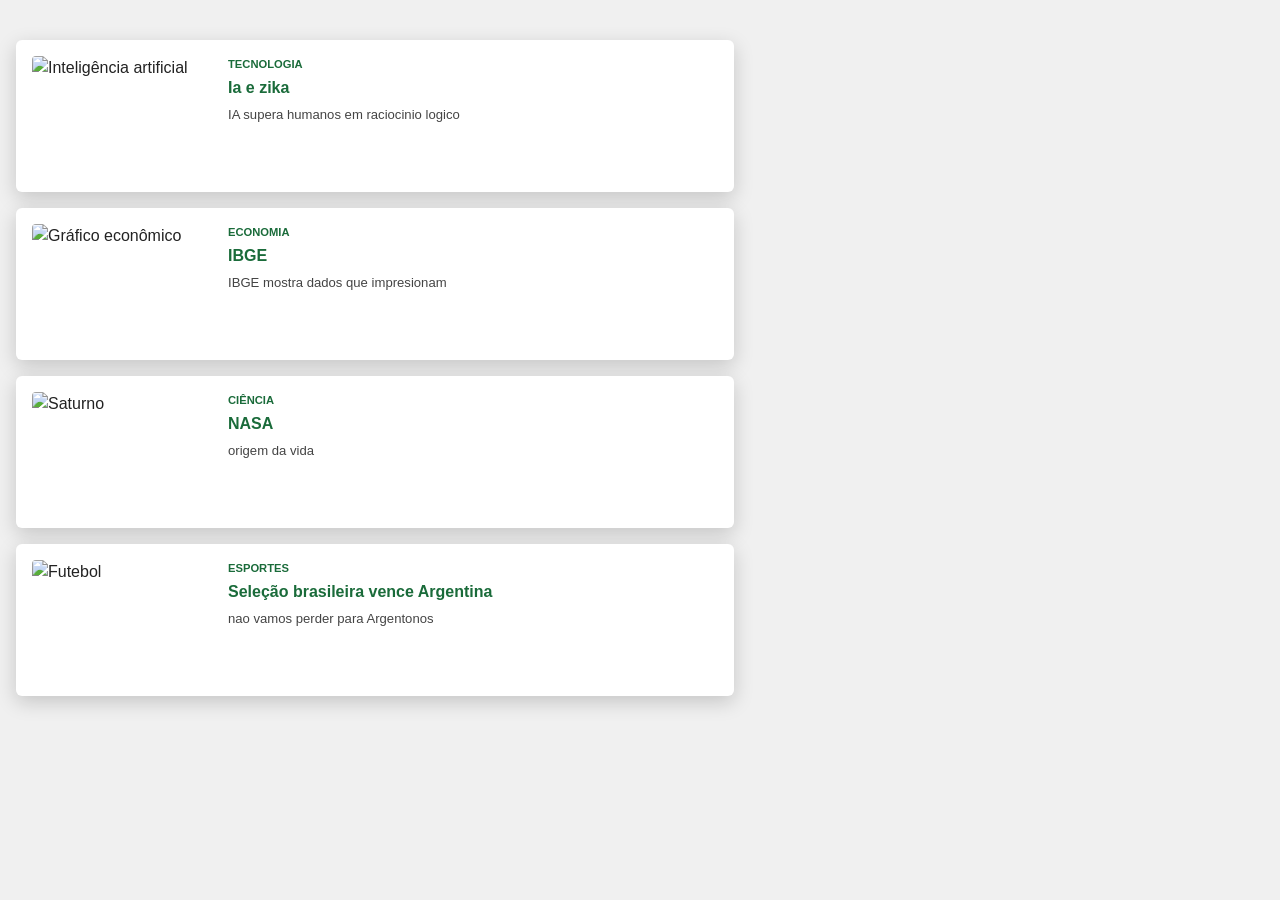
==== css/noticias.html/not.html @ e86c03db "primeiro commit" ====
<!DOCTYPE html>
<html lang="pt-BR">
<head>
  <!-- Codificação de caracteres da página -->
  <meta charset="UTF-8" />

  <!-- Faz a página se adaptar ao tamanho da tela do dispositivo -->
  <meta name="viewport" content="width=device-width, initial-scale=1.0" />

  <!-- Título que aparece na aba do navegador -->
  <title>Portal de Notícias</title>

  <!-- Importa o arquivo de estilos CSS -->
  <link rel="stylesheet" href="estilo.css" />
</head>
<body>

  <!-- ═══════════════════════════
       CABEÇALHO DA PÁGINA
       Barra vermelha com o nome do portal
  ═══════════════════════════ -->
  <header>
    <h1 style="display: none;">Portal de Notícias do antonio valadares</h1>
  </header>

  <!-- ═══════════════════════════
       CONTEÚDO PRINCIPAL
       Onde ficam todas as notícias
  ═══════════════════════════ -->
  <main>

    <!-- Lista de notícias -->
    <ul class="noticias" aria-label="Lista de notícias">

      <!-- ── NOTÍCIA 1 ── -->
      <li>
        <!-- O <a> envolve tudo para que o card inteiro seja clicável -->
        <a class="noticia" href="https://www.technologyreview.com" target="_blank" rel="noopener noreferrer">

          <!-- Imagem em miniatura à esquerda -->
          <img class="noticia__img" src="https://images.unsplash.com/photo-1677442135703-1787eea5ce01?w=400&q=80" alt="Inteligência artificial" />

          <!-- Texto da notícia à direita da imagem -->
          <div class="noticia__corpo">

            <!-- Categoria (ex: Tecnologia, Esportes...) -->
            <p class="noticia__categoria">tecnologia</p>

            <!-- Título principal da notícia -->
            <h2 class="noticia__titulo">Ia e zika</h2>

            <!-- Breve resumo da notícia -->
            <p class="noticia__resumo">IA supera humanos em raciocinio logico</p>

            <!-- Tempo e fonte da notícia -->
            

          </div>
        </a>
      </li>

      <!-- ── NOTÍCIA 2 ── -->
      <li>
        <a class="noticia" href="https://valoreconomico.globo.com" target="_blank" rel="noopener noreferrer">
          <img class="noticia__img" src="https://images.unsplash.com/photo-1611974789855-9c2a0a7236a3?w=400&q=80" alt="Gráfico econômico" />
          <div class="noticia__corpo">
            <p class="noticia__categoria">economia</p>
            <h2 class="noticia__titulo">IBGE</h2>
            <p class="noticia__resumo">IBGE mostra dados que impresionam</p>
            
          </div>
        </a>
      </li>

      <!-- ── NOTÍCIA 3 ── -->
      <li>
        <a class="noticia" href="https://science.nasa.gov" target="_blank" rel="noopener noreferrer">
          <img class="noticia__img" src="https://images.unsplash.com/photo-1614730321146-b6fa6a46bcb4?w=400&q=80" alt="Saturno" />
          <div class="noticia__corpo">
            <p class="noticia__categoria">Ciência</p>
            <h2 class="noticia__titulo">NASA </h2>
            <p class="noticia__resumo">origem da vida</p>
            
          </div>
        </a>
      </li>

      <!-- ── NOTÍCIA 4 ── -->
      <li>
        <a class="noticia" href="https://espn.com.br" target="_blank" rel="noopener noreferrer">
          <img class="noticia__img" src="https://images.unsplash.com/photo-1574629810360-7efbbe195018?w=400&q=80" alt="Futebol" />
          <div class="noticia__corpo">
            <p class="noticia__categoria">Esportes</p>
            <h2 class="noticia__titulo">Seleção brasileira vence Argentina </h2>
            <p class="noticia__resumo">nao vamos perder para Argentonos</p>
            
          </div>
        </a>
      </li>

    </ul>
  </main>

 
</body>
</html>
---- css/noticias.html/estilo.css ----
:root {
  --verde:       #1a6b3a;
  --verde-claro: #e8f5ee;
  --branco:      #ffffff;
  --cinza:       #f0f0f0;
  --texto:       #222222;
  --fonte: Arial, sans-serif;
}
/*  para celular*/

@media (max-width: 600px) {

  .noticia__img {
    width: 110px;
    height: 80px;
  }

  .noticia__resumo {
    display: none;
  }
}                      


/* ══════════════════════════════════════
   pra deixar em reset
══════════════════════════════════════ */
* {
  margin: 0;
  padding: 0;
  box-sizing: border-box;
}


/* ══════════════════════════════════════
   body
══════════════════════════════════════ */
body {
  background-color: var(--cinza);
  color: var(--texto);
  font-family: var(--fonte);
  line-height: 1.5;
}

a {
  text-decoration: none;
  color: inherit;
}

ul {
  list-style: none;
}

img {
  display: block;
  max-width: 100%;
}
/* ══════════════════════════════════════
  conteudo principal
══════════════════════════════════════ */
main {
  max-width: 750px;
  margin: 1.5rem 0;
  padding: 1rem;
}


/* ══════════════════════════════════════
   a posisao dos cards
══════════════════════════════════════ */
.noticias {
  display: flex;
  flex-direction: column;
  gap: 1rem; 
}


/* ══════════════════════════════════════
  
   Caixa branca com sombra bem marcada
══════════════════════════════════════ */
.noticia {
  display: flex;
  gap: 1rem;
  padding: 1rem;
  align-items: flex-start;
  background: var(--branco);
  border-radius: 6px;

  /* sombra do card*/
  box-shadow: 0 6px 20px rgba(0, 0, 0, 0.18);

  /* transição dos cards */
  transition: transform 0.2s ease, box-shadow 0.2s ease;
}

/* pra pc — o salto que eles dao */
.noticia:hover,
.noticia:active {
  transform: translateY(-4px);
  box-shadow: 0 10px 28px rgba(0, 0, 0, 0.25);
}

/* ══════════════════════════════════════
   imagem das noticias
══════════════════════════════════════ */
.noticia__img {
  width: 180px;      
  height: 120px;
  object-fit: cover;
  flex-shrink: 0;
  border-radius: 4px;
}


/* ══════════════════════════════════════
   texto das noticias (lado direito)
══════════════════════════════════════ */
.noticia__corpo {
  flex: 1;
}


/* ══════════════════════════════════════
  categoria oq fica do lado em verde
══════════════════════════════════════ */
.noticia__categoria {
  font-size: .7rem;
  font-weight: bold;
  color: var(--verde);
  text-transform: uppercase;
  margin-bottom: .25rem;
}


/* ══════════════════════════════════════
   titulo-da-noticia
══════════════════════════════════════ */
.noticia__titulo {
  font-size: 1rem;
  font-weight: bold;
  color: var(--verde);
  line-height: 1.35;
  margin-bottom: .4rem;
}

.noticia:hover .noticia__titulo {
  text-decoration: underline;
}


/* ══════════════════════════════════════
   resumo-os-textinho-em-baixo
══════════════════════════════════════ */
.noticia__resumo {
  font-size: .82rem;
  color: #444;
  line-height: 1.5;
  margin-bottom: .4rem;
}
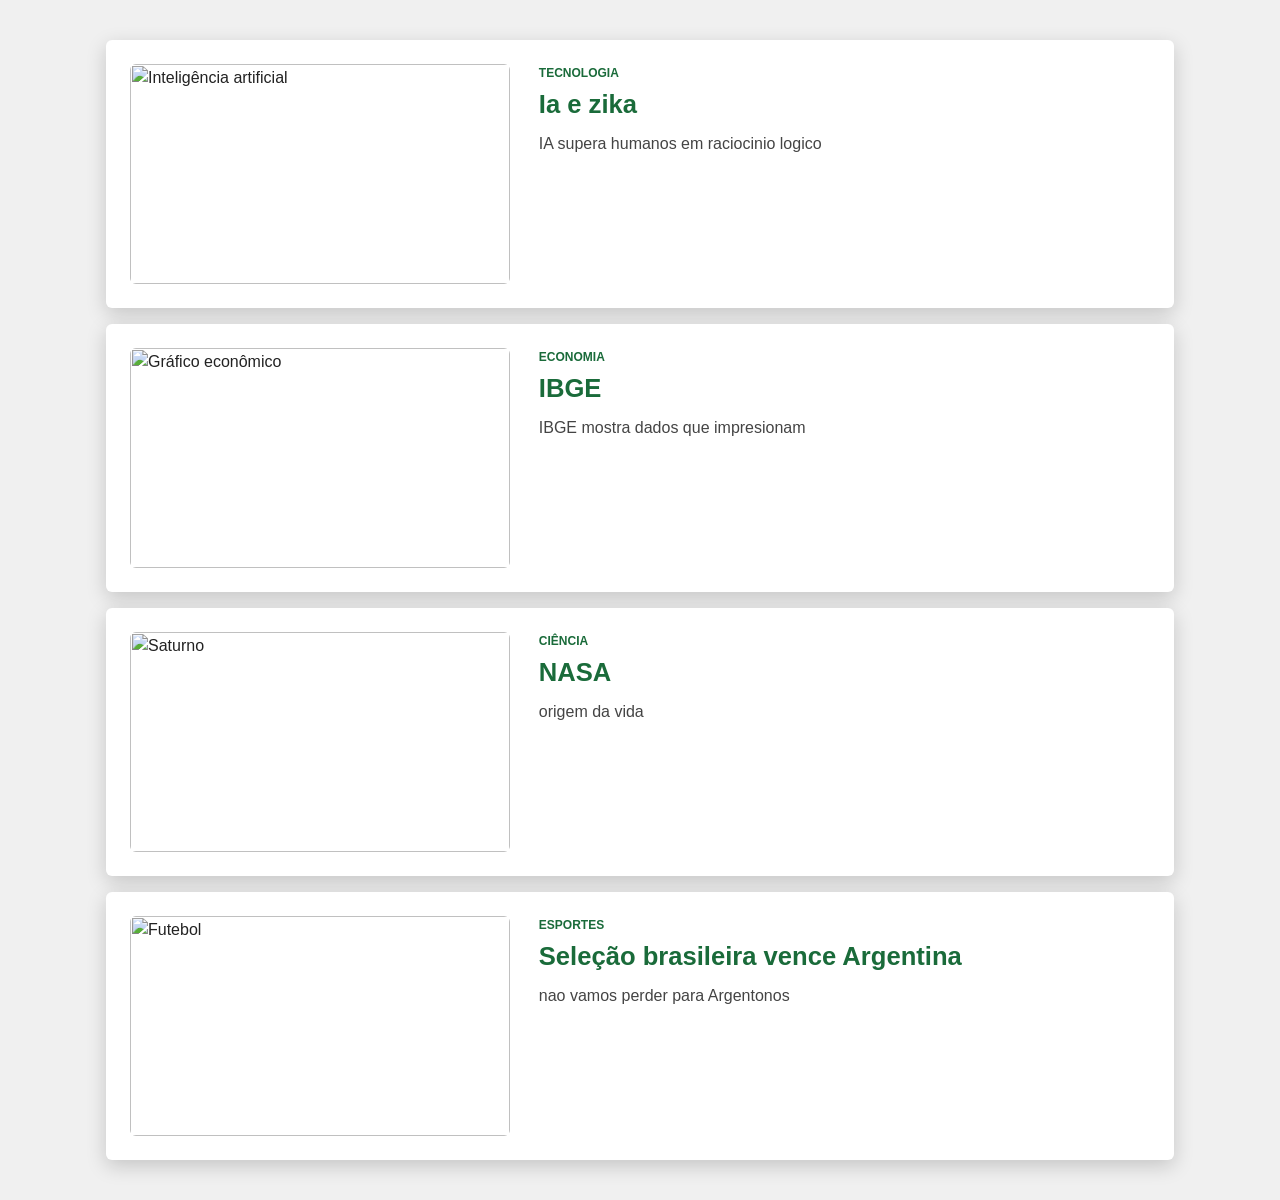
==== commit 17b9adfb: "Atualizar o not.html coloquei o style junto" ====
--- a/css/noticias.html/not.html
+++ b/css/noticias.html/not.html
@@ -1,3 +1,174 @@
+
+
+
+
+
+<style>
+:root {
+  --verde: #1a6b3a;
+  --verde-claro: #e8f5ee;
+  --branco: #ffffff;
+  --cinza: #f0f0f0;
+  --texto: #222222;
+  --fonte: Arial, sans-serif;
+}
+
+/*  para celular*/
+@media (max-width: 600px) {
+
+  .noticia__img {
+    width: 140px;
+    height: 95px;
+  }
+
+  .noticia__titulo {
+    font-size: 1rem;
+  }
+
+  .noticia__resumo {
+    display: none;
+  }
+}
+
+/* ══════════════════════════════════════
+   pra deixar em reset
+══════════════════════════════════════ */
+* {
+  margin: 0;
+  padding: 0;
+  box-sizing: border-box;
+}
+
+
+/* ══════════════════════════════════════
+   body
+══════════════════════════════════════ */
+body {
+  background-color: var(--cinza);
+  color: var(--texto);
+  font-family: var(--fonte);
+  line-height: 1.5;
+}
+
+a {
+  text-decoration: none;
+  color: inherit;
+}
+
+ul {
+  list-style: none;
+}
+
+img {
+  display: block;
+  max-width: 100%;
+}
+
+/* ══════════════════════════════════════
+  conteudo principal
+══════════════════════════════════════ */
+main {
+  max-width: 1100px;
+  margin: 1.5rem auto;
+  padding: 1rem;
+}
+
+
+/* ══════════════════════════════════════
+   a posisao dos cards
+══════════════════════════════════════ */
+.noticias {
+  display: flex;
+  flex-direction: column;
+  gap: 1rem;
+}
+
+
+/* ══════════════════════════════════════
+
+   Caixa branca com sombra bem marcada
+══════════════════════════════════════ */
+.noticia {
+  display: flex;
+  gap: 1.8rem;
+  padding: 1.5rem;
+  align-items: flex-start;
+  background: var(--branco);
+  border-radius: 6px;
+
+  /* sombra do card*/
+  box-shadow: 0 6px 20px rgba(0, 0, 0, 0.18);
+
+  /* transição dos cards */
+  transition: transform 0.2s ease, box-shadow 0.2s ease;
+}
+
+/* pra pc — o salto que eles dao */
+.noticia:hover,
+.noticia:active {
+  transform: translateY(-4px);
+  box-shadow: 0 10px 28px rgba(0, 0, 0, 0.25);
+}
+
+/* ══════════════════════════════════════
+   imagem das noticias
+══════════════════════════════════════ */
+.noticia__img {
+  width: 380px;
+  height: 220px;
+  object-fit: cover;
+  flex-shrink: 0;
+  border-radius: 6px;
+}
+
+
+/* ══════════════════════════════════════
+   texto das noticias (lado direito)
+══════════════════════════════════════ */
+.noticia__corpo {
+  flex: 1;
+}
+
+
+/* ══════════════════════════════════════
+  categoria oq fica do lado em verde
+══════════════════════════════════════ */
+.noticia__categoria {
+  font-size: .75rem;
+  font-weight: bold;
+  color: var(--verde);
+  text-transform: uppercase;
+  margin-bottom: .4rem;
+}
+
+
+/* ══════════════════════════════════════
+   titulo-da-noticia
+══════════════════════════════════════ */
+.noticia__titulo {
+  font-size: 1.6rem;
+  font-weight: bold;
+  color: var(--verde);
+  line-height: 1.3;
+  margin-bottom: .6rem;
+}
+
+.noticia:hover .noticia__titulo {
+  text-decoration: underline;
+}
+
+
+/* ══════════════════════════════════════
+   resumo-os-textinho-em-baixo
+══════════════════════════════════════ */
+.noticia__resumo {
+  font-size: 1rem;
+  color: #444;
+  line-height: 1.6;
+}
+</style>
+
+
 <!DOCTYPE html>
 <html lang="pt-BR">
 <head>
--- a/css/noticias.html/estilo.css
+++ b/css/noticias.html/estilo.css
@@ -1,66 +1,11 @@
-
-:root {
-  --verde:       #1a6b3a;
-  --verde-claro: #e8f5ee;
-  --branco:      #ffffff;
-  --cinza:       #f0f0f0;
-  --texto:       #222222;
-  --fonte: Arial, sans-serif;
-}
-/*  para celular*/
-
-@media (max-width: 600px) {
-
-  .noticia__img {
-    width: 110px;
-    height: 80px;
-  }
-
-  .noticia__resumo {
-    display: none;
-  }
-}                      
 
 
-/* ══════════════════════════════════════
-   pra deixar em reset
-══════════════════════════════════════ */
-* {
-  margin: 0;
-  padding: 0;
-  box-sizing: border-box;
-}
-
-
-/* ══════════════════════════════════════
-   body
-══════════════════════════════════════ */
-body {
-  background-color: var(--cinza);
-  color: var(--texto);
-  font-family: var(--fonte);
-  line-height: 1.5;
-}
-
-a {
-  text-decoration: none;
-  color: inherit;
-}
-
-ul {
-  list-style: none;
-}
-
-img {
-  display: block;
-  max-width: 100%;
-}
 /* ══════════════════════════════════════
   conteudo principal
 ══════════════════════════════════════ */
 main {
-  max-width: 750px;
-  margin: 1.5rem 0;
+  max-width: 1100px;
+  margin: 1.5rem auto;
   padding: 1rem;
 }
 
@@ -71,7 +16,7 @@
 .noticias {
   display: flex;
   flex-direction: column;
-  gap: 1rem; 
+  gap: 1rem;
 }
 
 
@@ -81,8 +26,8 @@
 ══════════════════════════════════════ */
 .noticia {
   display: flex;
-  gap: 1rem;
-  padding: 1rem;
+  gap: 1.8rem;
+  padding: 1.5rem;
   align-items: flex-start;
   background: var(--branco);
   border-radius: 6px;
@@ -105,11 +50,11 @@
    imagem das noticias
 ══════════════════════════════════════ */
 .noticia__img {
-  width: 180px;      
-  height: 120px;
+  width: 380px;
+  height: 220px;
   object-fit: cover;
   flex-shrink: 0;
-  border-radius: 4px;
+  border-radius: 6px;
 }
 
 
@@ -122,26 +67,26 @@
 
 
 /* ══════════════════════════════════════
-  categoria oq fica do lado em verde
+  categoria q fica do lado em verde
 ══════════════════════════════════════ */
 .noticia__categoria {
-  font-size: .7rem;
+  font-size: .75rem;
   font-weight: bold;
   color: var(--verde);
   text-transform: uppercase;
-  margin-bottom: .25rem;
+  margin-bottom: .4rem;
 }
 
 
 /* ══════════════════════════════════════
-   titulo-da-noticia
+   titulo-da-notic
 ══════════════════════════════════════ */
 .noticia__titulo {
-  font-size: 1rem;
+  font-size: 1.6rem;
   font-weight: bold;
   color: var(--verde);
-  line-height: 1.35;
-  margin-bottom: .4rem;
+  line-height: 1.3;
+  margin-bottom: .6rem;
 }
 
 .noticia:hover .noticia__titulo {
@@ -150,12 +95,10 @@
 
 
 /* ══════════════════════════════════════
-   resumo-os-textinho-em-baixo
+   resumo-os-textinho-embaixo
 ══════════════════════════════════════ */
 .noticia__resumo {
-  font-size: .82rem;
+  font-size: 1rem;
   color: #444;
-  line-height: 1.5;
-  margin-bottom: .4rem;
-}
-
+  line-height: 1.6;
+}
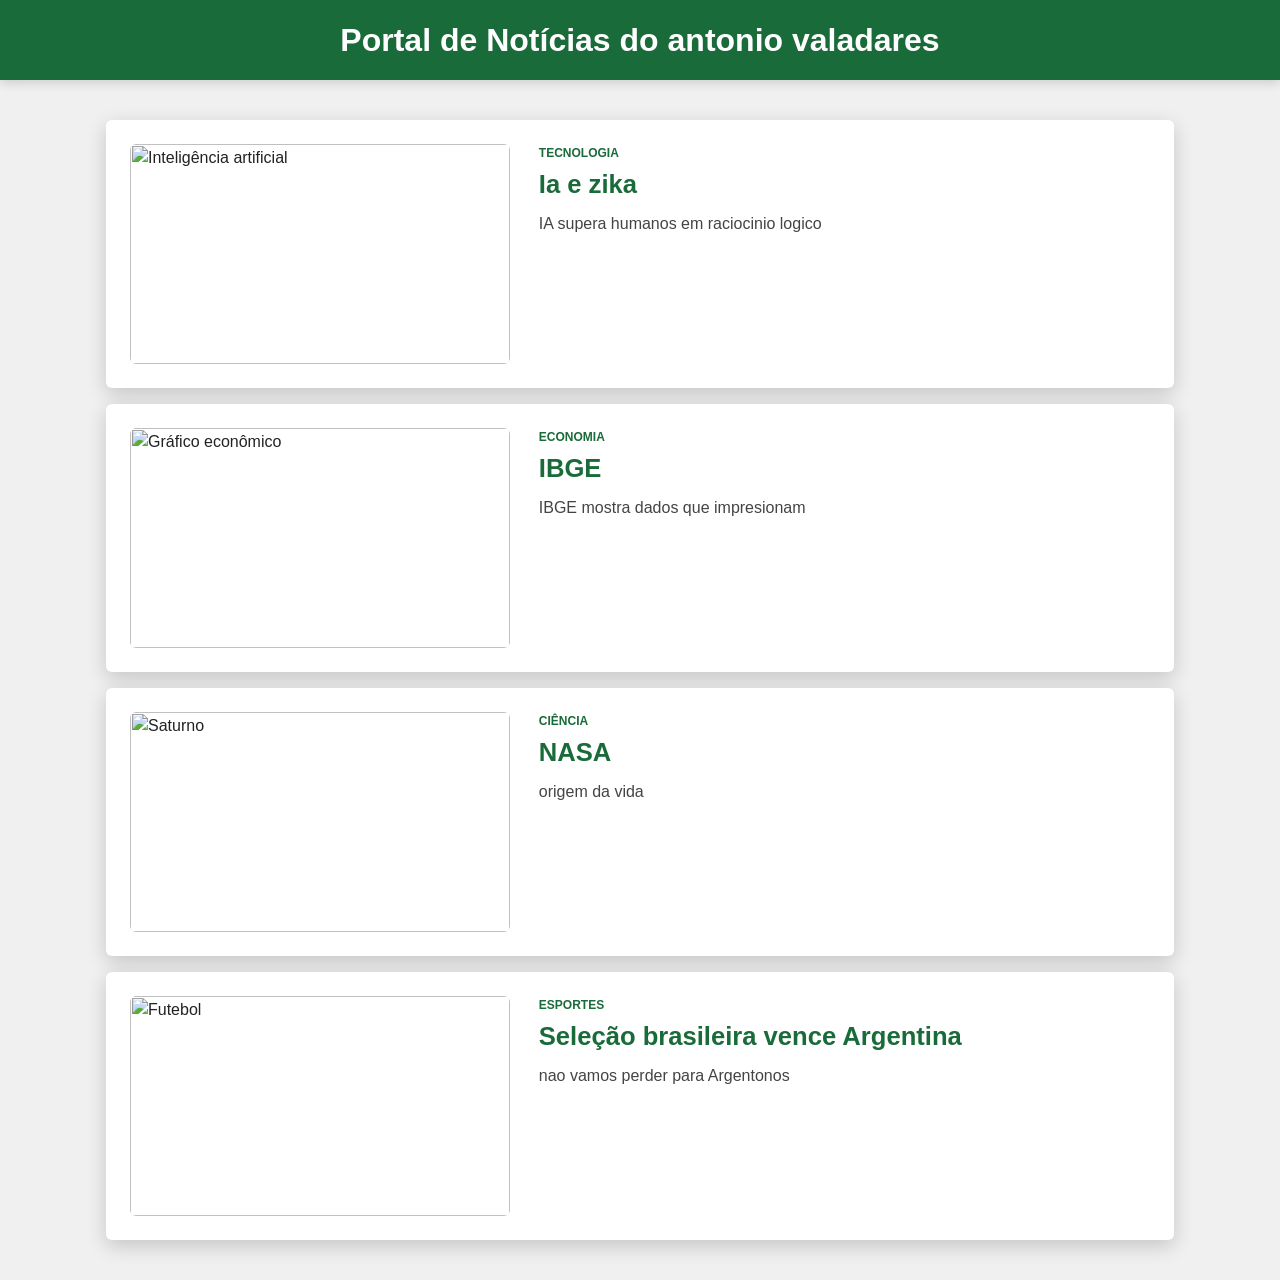
==== commit 9b5f0895: "Atualizar o not.html coloquei título" ====
--- a/css/noticias.html/not.html
+++ b/css/noticias.html/not.html
@@ -1,8 +1,3 @@
-
-
-
-
-
 <style>
 :root {
   --verde: #1a6b3a;
@@ -13,20 +8,34 @@
   --fonte: Arial, sans-serif;
 }
 
+
+/*  para celular*/
 /*  para celular*/
 @media (max-width: 600px) {
 
+  .noticia {
+    flex-direction: column;
+    padding: 1rem;
+    gap: .8rem;
+  }
+
   .noticia__img {
-    width: 140px;
-    height: 95px;
+    width: 100%;
+    height: 180px;
+  }
+
+  .noticia__categoria {
+    font-size: .85rem;
   }
 
   .noticia__titulo {
+    font-size: 1.3rem;
+    line-height: 1.3;
+  }
+
+  .noticia__resumo {
+    display: block;
     font-size: 1rem;
-  }
-
-  .noticia__resumo {
-    display: none;
   }
 }
 
@@ -49,7 +58,19 @@
   font-family: var(--fonte);
   line-height: 1.5;
 }
-
+header {
+  background: var(--verde);
+  padding: 1rem;
+  text-align: center;
+  box-shadow: 0 3px 10px rgba(0,0,0,.15);
+}
+
+header h1 {
+  display: block !important;
+  color: var(--branco);
+  font-size: 2rem;
+  font-weight: bold;
+}
 a {
   text-decoration: none;
   color: inherit;
@@ -181,8 +202,7 @@
   <!-- Título que aparece na aba do navegador -->
   <title>Portal de Notícias</title>
 
-  <!-- Importa o arquivo de estilos CSS -->
-  <link rel="stylesheet" href="estilo.css" />
+  
 </head>
 <body>
 
@@ -191,7 +211,7 @@
        Barra vermelha com o nome do portal
   ═══════════════════════════ -->
   <header>
-    <h1 style="display: none;">Portal de Notícias do antonio valadares</h1>
+    <h1>Portal de Notícias do antonio valadares</h1>
   </header>
 
   <!-- ═══════════════════════════
@@ -224,7 +244,7 @@
             <p class="noticia__resumo">IA supera humanos em raciocinio logico</p>
 
             <!-- Tempo e fonte da notícia -->
-            
+
 
           </div>
         </a>
@@ -238,7 +258,7 @@
             <p class="noticia__categoria">economia</p>
             <h2 class="noticia__titulo">IBGE</h2>
             <p class="noticia__resumo">IBGE mostra dados que impresionam</p>
-            
+
           </div>
         </a>
       </li>
@@ -251,7 +271,7 @@
             <p class="noticia__categoria">Ciência</p>
             <h2 class="noticia__titulo">NASA </h2>
             <p class="noticia__resumo">origem da vida</p>
-            
+
           </div>
         </a>
       </li>
@@ -264,7 +284,7 @@
             <p class="noticia__categoria">Esportes</p>
             <h2 class="noticia__titulo">Seleção brasileira vence Argentina </h2>
             <p class="noticia__resumo">nao vamos perder para Argentonos</p>
-            
+
           </div>
         </a>
       </li>
@@ -272,6 +292,6 @@
     </ul>
   </main>
 
- 
+
 </body>
 </html>
